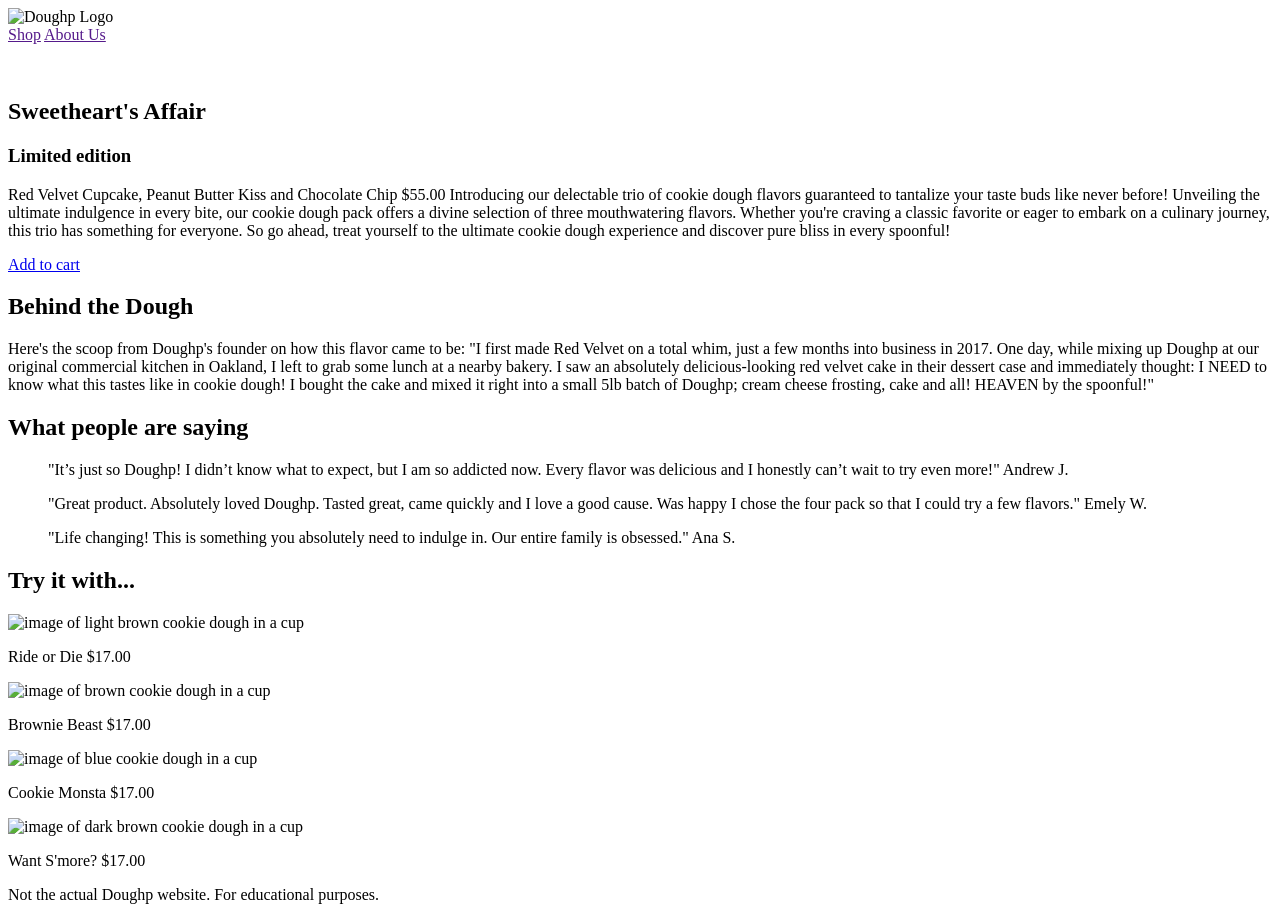
==== Index.html @ ec4d5ffa "Create Index.html" ====
<!DOCTYPE html>
<html lang="en">
<head>
    <meta charset="UTF-8">
    <meta name="viewport" content="width=device-width, initial-scale=1.0">
    <title>Document</title>
</head>
<body>
    
</body>
</html>

<header>
    <img src="images/doughp-logo.webp" alt="Doughp Logo">
<nav>
<a href="">Shop</a>
<a href="">About Us</a>
</p>
</nav>
</header>
<main></main>
<section>

</section>
<section>
<div>
    <img src="images/product-shot-1.webp" alt="">
    <img src="images/product-shot-2.webp" alt="">
    <img src="images/product-shot-3.webp" alt="">
    <img src="images/product-shot-4.webp" alt="">
</div>
<div>
<h1>Sweetheart's Affair</h1>

<h3>Limited edition</h3>
<p>Red Velvet Cupcake, Peanut Butter Kiss and Chocolate Chip

$55.00

Introducing our delectable trio of cookie dough flavors guaranteed to tantalize your taste buds like never before! Unveiling the ultimate indulgence in every bite, our cookie dough pack offers a divine selection of three mouthwatering flavors.

Whether you're craving a classic favorite or eager to embark on a culinary journey, this trio has something for everyone. So go ahead, treat yourself to the ultimate cookie dough experience and discover pure bliss in every spoonful!</p>

<a class="btn" href="#" aria-label="Add to cart button">Add to cart</a>
</div>
</section>
<h2>Behind the Dough</h2>

<p>Here's the scoop from Doughp's founder on how this flavor came to be: "I first made Red Velvet on a total whim, just a few months into business in 2017. One day, while mixing up Doughp at our original commercial kitchen in Oakland, I left to grab some lunch at a nearby bakery.

I saw an absolutely delicious-looking red velvet cake in their dessert case and immediately thought: I NEED to know what this tastes like in cookie dough! I bought the cake and mixed it right into a small 5lb batch of Doughp; cream cheese frosting, cake and all! HEAVEN by the spoonful!"</p>
<section>
<h2>What people are saying</h2>

<div>
<blockquote>
    "It’s just so Doughp! I didn’t know what to expect, but I am so addicted now. Every flavor was delicious and I honestly can’t wait to try even more!"
    Andrew J.
</blockquote>
<blockquote>
    "Great product. Absolutely loved Doughp. Tasted great, came quickly and I love a good cause. Was happy I chose the four pack so that I could try a few flavors."
    
    Emely W.
</blockquote>
<blockquote>
    "Life changing! This is something you absolutely need to indulge in. Our entire family is obsessed."
    
    Ana S.
</blockquote>
    
</div>
</section>
<section>
    <h2>Try it with...</h2>
    <div>
        <img src="images/ride-or-die.webp" alt="image of light brown cookie dough in a cup">
        <p>
            Ride or Die
            $17.00
        </p>
    </div>
        <img src="images/brownie-beast.webp" alt="image of brown cookie dough in a cup">
        <p>
            Brownie Beast
            $17.00
        </p>
    </div>
    <div>
        <img src="images/cookie-monsta.webp" alt="image of blue cookie dough in a cup">
        <p>
            Cookie Monsta
            $17.00
        </p>
    </div>
    <div>
         <img src="images/smores.webp" alt="image of dark brown cookie dough in a cup">
         <p>
            Want S'more?
            $17.00
         </p>
    </div>
</section>

<footer>
<p>Not the actual Doughp website. For educational purposes.</p>
</footer>
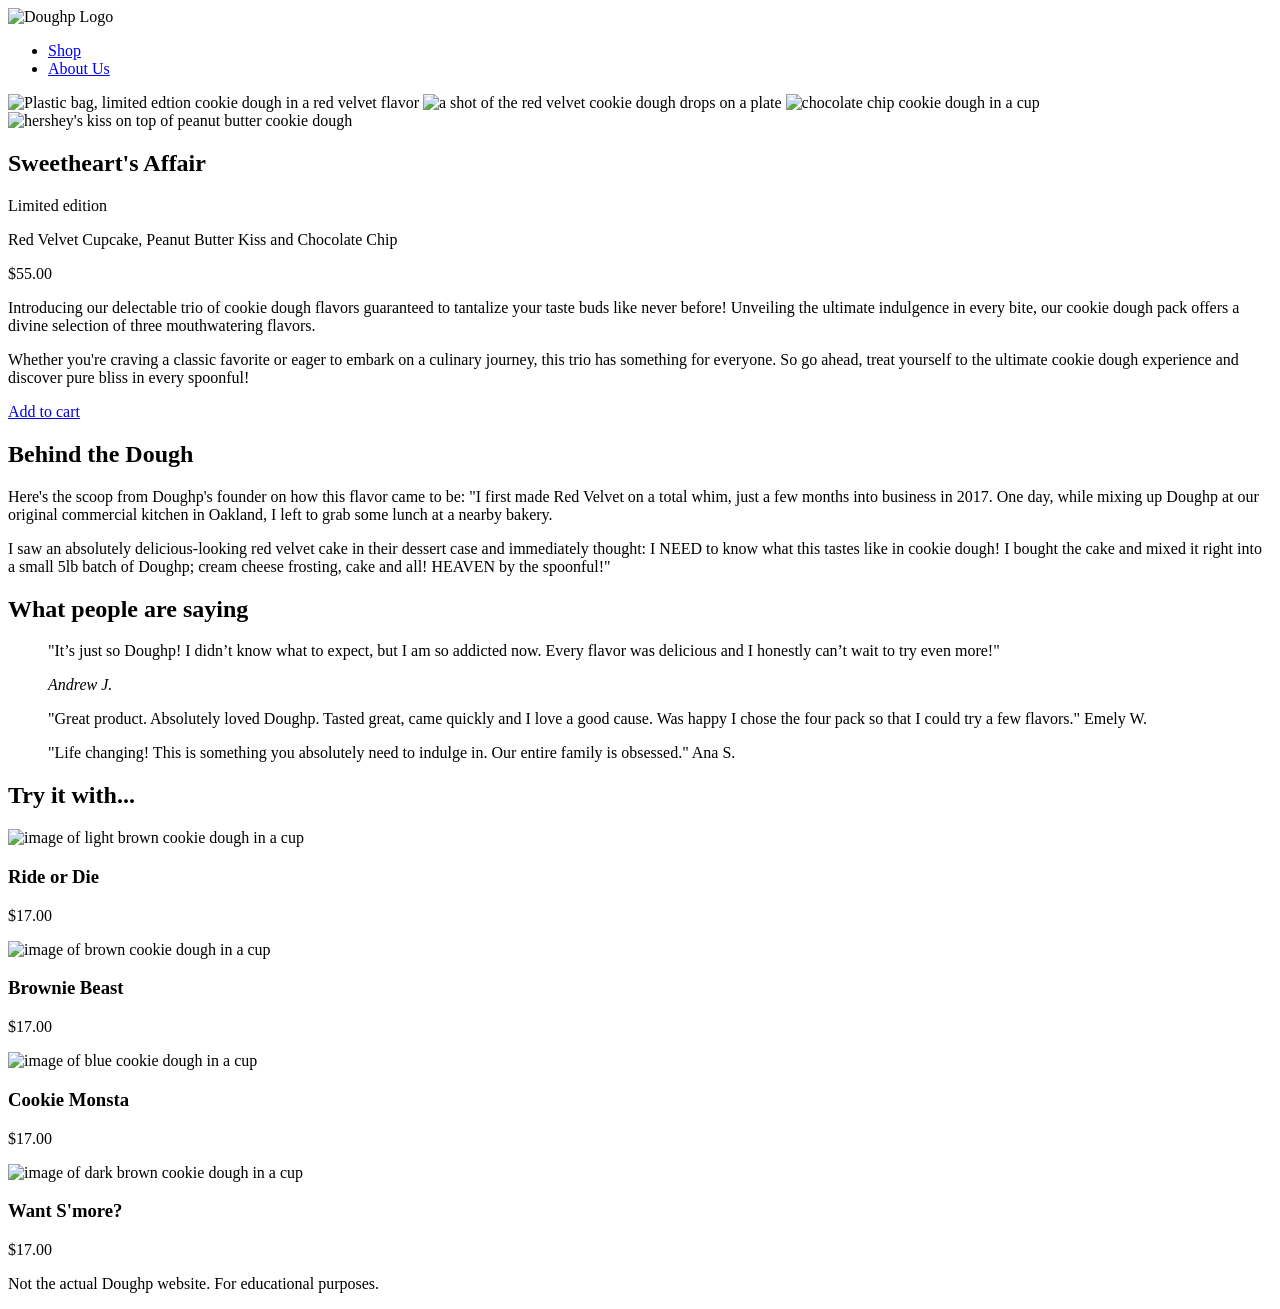
==== commit 2b27e255: "In the beginning, there was HTML" ====
--- a/Index.html
+++ b/Index.html
@@ -4,6 +4,9 @@
     <meta charset="UTF-8">
     <meta name="viewport" content="width=device-width, initial-scale=1.0">
     <title>Document</title>
+    <link rel="preconnect" href="https://fonts.googleapis.com">
+<link rel="preconnect" href="https://fonts.gstatic.com" crossorigin>
+<link href="https://fonts.googleapis.com/css2?family=Poppins:ital,wght@0,100;0,200;0,300;0,400;0,500;0,600;0,700;0,800;0,900;1,100;1,200;1,300;1,400;1,500;1,600;1,700;1,800;1,900&display=swap" rel="stylesheet">
 </head>
 <body>
     
@@ -11,95 +14,112 @@
 </html>
 
 <header>
-    <img src="images/doughp-logo.webp" alt="Doughp Logo">
-<nav>
-<a href="">Shop</a>
-<a href="">About Us</a>
-</p>
-</nav>
+    <div class="wrapper">
+        <img src="images/doughp-logo.webp" alt="Doughp Logo">
+        <nav>
+            <ul>
+                <li><a class="sitelink" href="#">Shop</a></li>
+                <li><a class="sitelink" href="#">About Us</a></li>
+            </ul>
+        </nav>
+    </div>
 </header>
-<main></main>
-<section>
 
-</section>
-<section>
-<div>
-    <img src="images/product-shot-1.webp" alt="">
-    <img src="images/product-shot-2.webp" alt="">
-    <img src="images/product-shot-3.webp" alt="">
-    <img src="images/product-shot-4.webp" alt="">
-</div>
-<div>
-<h1>Sweetheart's Affair</h1>
+<main>
 
-<h3>Limited edition</h3>
-<p>Red Velvet Cupcake, Peanut Butter Kiss and Chocolate Chip
+    <section>
+        <div class="wrapper sweetheart-grid">   
+            <div>
+                <img src="images/product-shot-1.webp" alt="Plastic bag, limited edtion cookie dough in a red velvet flavor">
+                <img src="images/product-shot-2.webp" alt="a shot of the red velvet cookie dough drops on a plate">
+                <img src="images/product-shot-3.webp" alt="chocolate chip cookie dough in a cup">
+                <img src="images/product-shot-4.webp" alt="hershey's kiss on top of peanut butter cookie dough">
+            </div>
 
-$55.00
+            <div>
+                <h1>Sweetheart's Affair</h1>
 
-Introducing our delectable trio of cookie dough flavors guaranteed to tantalize your taste buds like never before! Unveiling the ultimate indulgence in every bite, our cookie dough pack offers a divine selection of three mouthwatering flavors.
+                <span class="limited">Limited edition</span>
+                <p>Red Velvet Cupcake, Peanut Butter Kiss and Chocolate Chip</p>
 
-Whether you're craving a classic favorite or eager to embark on a culinary journey, this trio has something for everyone. So go ahead, treat yourself to the ultimate cookie dough experience and discover pure bliss in every spoonful!</p>
+                <p>$55.00</p>
 
-<a class="btn" href="#" aria-label="Add to cart button">Add to cart</a>
-</div>
-</section>
-<h2>Behind the Dough</h2>
+                <p>Introducing our delectable trio of cookie dough flavors guaranteed to tantalize your taste buds like never before! Unveiling the ultimate indulgence in every bite, our cookie dough pack offers a divine selection of three mouthwatering flavors.</p>
 
-<p>Here's the scoop from Doughp's founder on how this flavor came to be: "I first made Red Velvet on a total whim, just a few months into business in 2017. One day, while mixing up Doughp at our original commercial kitchen in Oakland, I left to grab some lunch at a nearby bakery.
+                <p>Whether you're craving a classic favorite or eager to embark on a culinary journey, this trio has something for everyone. So go ahead, treat yourself to the ultimate cookie dough experience and discover pure bliss in every spoonful!</p>
 
-I saw an absolutely delicious-looking red velvet cake in their dessert case and immediately thought: I NEED to know what this tastes like in cookie dough! I bought the cake and mixed it right into a small 5lb batch of Doughp; cream cheese frosting, cake and all! HEAVEN by the spoonful!"</p>
-<section>
-<h2>What people are saying</h2>
+                <a class="btn" href="#" aria-label="Add to cart button">Add to cart</a>
+            </div>
+        </div>
+    </section>
 
-<div>
-<blockquote>
-    "It’s just so Doughp! I didn’t know what to expect, but I am so addicted now. Every flavor was delicious and I honestly can’t wait to try even more!"
-    Andrew J.
-</blockquote>
-<blockquote>
-    "Great product. Absolutely loved Doughp. Tasted great, came quickly and I love a good cause. Was happy I chose the four pack so that I could try a few flavors."
-    
-    Emely W.
-</blockquote>
-<blockquote>
-    "Life changing! This is something you absolutely need to indulge in. Our entire family is obsessed."
-    
-    Ana S.
-</blockquote>
-    
-</div>
-</section>
-<section>
-    <h2>Try it with...</h2>
-    <div>
-        <img src="images/ride-or-die.webp" alt="image of light brown cookie dough in a cup">
-        <p>
-            Ride or Die
-            $17.00
-        </p>
-    </div>
-        <img src="images/brownie-beast.webp" alt="image of brown cookie dough in a cup">
-        <p>
-            Brownie Beast
-            $17.00
-        </p>
-    </div>
-    <div>
-        <img src="images/cookie-monsta.webp" alt="image of blue cookie dough in a cup">
-        <p>
-            Cookie Monsta
-            $17.00
-        </p>
-    </div>
-    <div>
-         <img src="images/smores.webp" alt="image of dark brown cookie dough in a cup">
-         <p>
-            Want S'more?
-            $17.00
-         </p>
-    </div>
-</section>
+    <section>
+        <div class="wrapper">
+            <h2>Behind the Dough</h2>
+
+            <div class="behind-the-dough-grid">
+                <p>Here's the scoop from Doughp's founder on how this flavor came to be: "I first made Red Velvet on a total whim, just a few months into business in 2017. One day, while mixing up Doughp at our original commercial kitchen in Oakland, I left to grab some lunch at a nearby bakery.</p>
+                
+                <p>I saw an absolutely delicious-looking red velvet cake in their dessert case and immediately thought: I NEED to know what this tastes like in cookie dough! I bought the cake and mixed it right into a small 5lb batch of Doughp; cream cheese frosting, cake and all! HEAVEN by the spoonful!"</p>
+            </div>
+        </div>
+    </section>
+
+
+    <section>
+        <div class="wrapper">
+            <h2>What people are saying</h2>
+
+            <div class="testimonial-grid">
+                <blockquote>
+                    <p>"It’s just so Doughp! I didn’t know what to expect, but I am so addicted now. Every flavor was delicious and I honestly can’t wait to try even more!"</p>
+                    <cite>Andrew J.</cite> 
+                </blockquote>
+                <blockquote>
+                    "Great product. Absolutely loved Doughp. Tasted great, came quickly and I love a good cause. Was happy I chose the four pack so that I could try a few flavors."
+                    
+                    Emely W.
+                </blockquote>
+                <blockquote>
+                    "Life changing! This is something you absolutely need to indulge in. Our entire family is obsessed."
+                    
+                    Ana S.
+                </blockquote>   
+            </div>
+        </div>
+    </section>
+
+
+    <section>
+        <div class="wrapper">
+            <h2>Try it with...</h2>
+
+            <div class="try-it-grid">
+                <div>
+                    <img src="images/ride-or-die.webp" alt="image of light brown cookie dough in a cup">
+                        <h3> Ride or Die </h3>
+                        <p> $17.00 </p>
+                </div>
+                <div>
+                    <img src="images/brownie-beast.webp" alt="image of brown cookie dough in a cup">
+                        <h3> Brownie Beast </h3>
+                        <p> $17.00 </p>
+                </div>
+                <div>
+                    <img src="images/cookie-monsta.webp" alt="image of blue cookie dough in a cup">
+                        <h3> Cookie Monsta </h3>
+                        <p> $17.00 </p>
+                </div>
+                <div>
+                    <img src="images/smores.webp" alt="image of dark brown cookie dough in a cup">
+                        <h3> Want S'more? </h3>
+                        <p> $17.00 </p>
+                </div>
+            </div>
+        </div>
+    </section>
+
+</main>
 
 <footer>
 <p>Not the actual Doughp website. For educational purposes.</p>
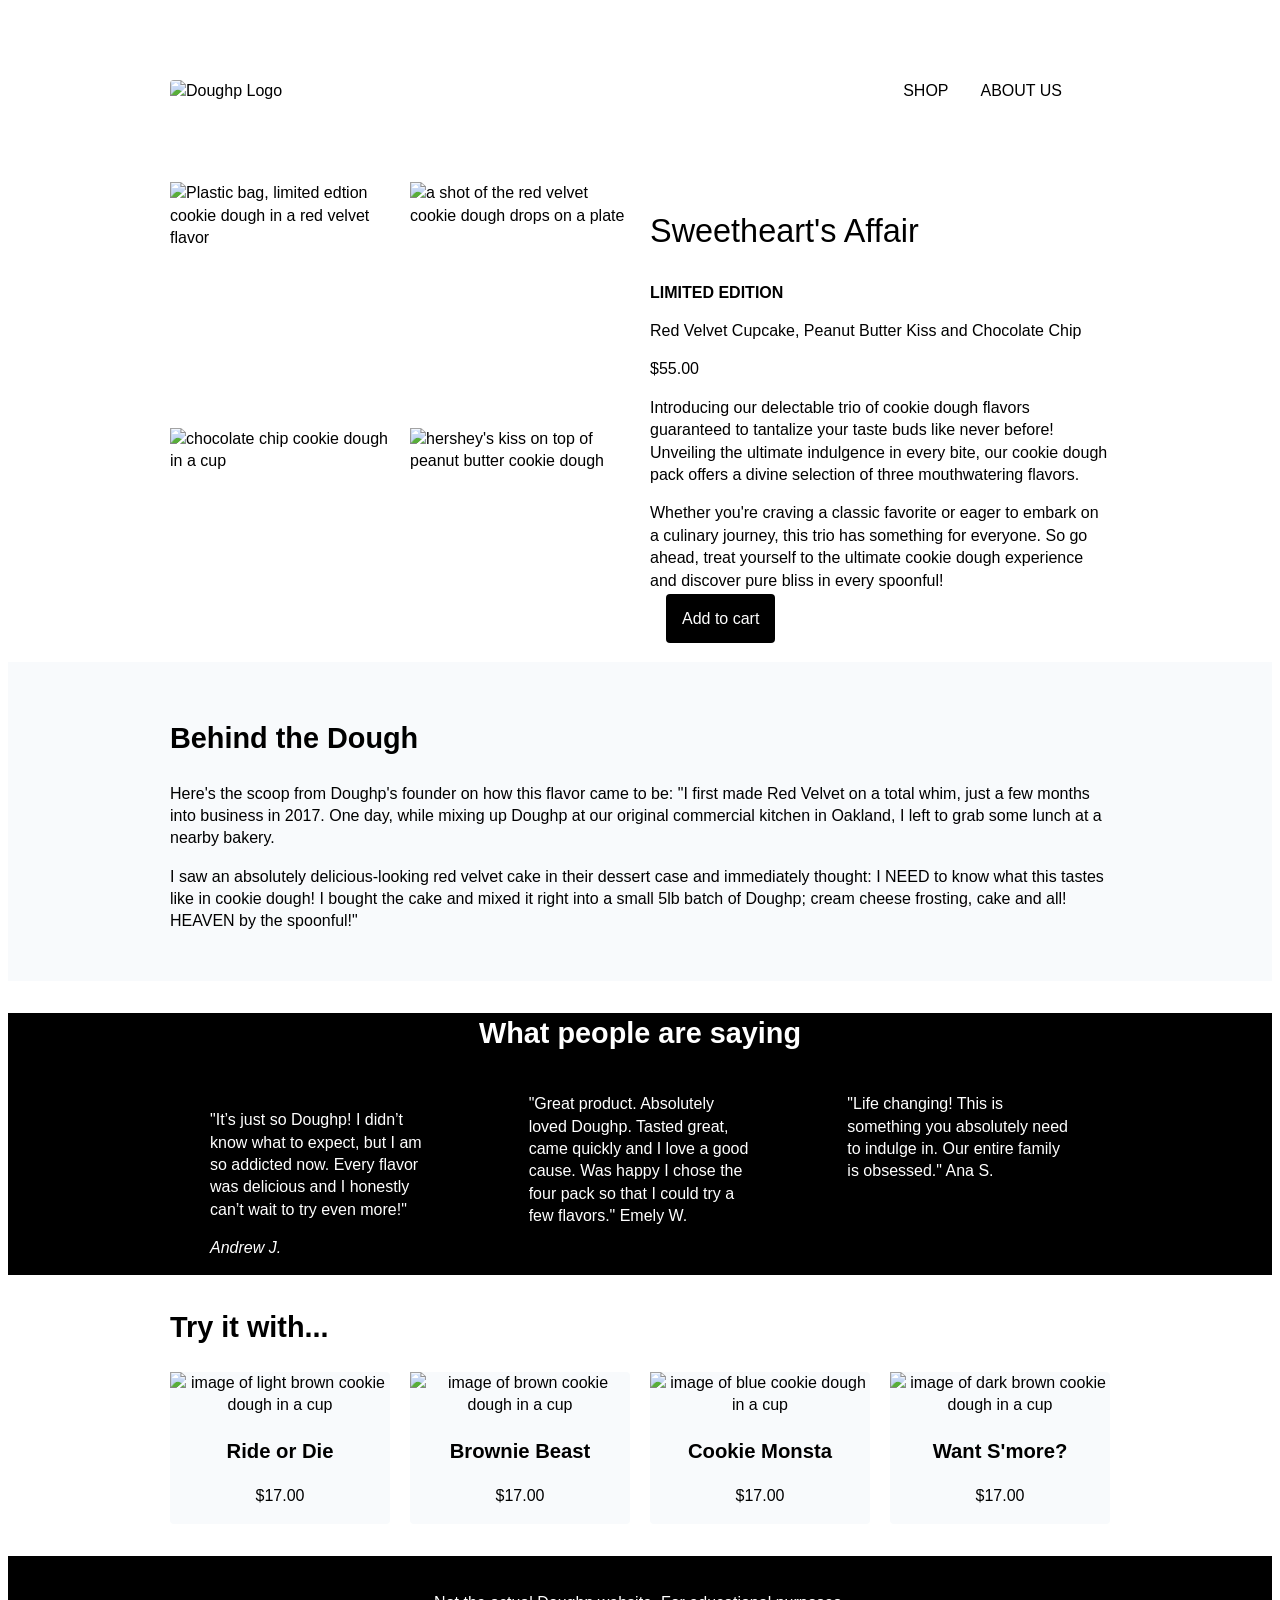
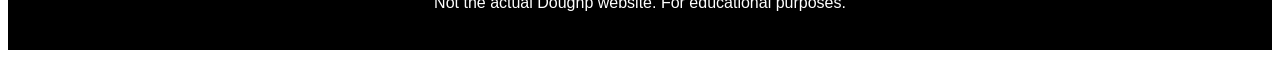
==== commit 097b4d82: "Styling start" ====
--- a/Index.html
+++ b/Index.html
@@ -7,6 +7,7 @@
     <link rel="preconnect" href="https://fonts.googleapis.com">
 <link rel="preconnect" href="https://fonts.gstatic.com" crossorigin>
 <link href="https://fonts.googleapis.com/css2?family=Poppins:ital,wght@0,100;0,200;0,300;0,400;0,500;0,600;0,700;0,800;0,900;1,100;1,200;1,300;1,400;1,500;1,600;1,700;1,800;1,900&display=swap" rel="stylesheet">
+<link rel="stylesheet" href="stylesheet/style.css">
 </head>
 <body>
     
@@ -30,10 +31,16 @@
     <section>
         <div class="wrapper sweetheart-grid">   
             <div>
-                <img src="images/product-shot-1.webp" alt="Plastic bag, limited edtion cookie dough in a red velvet flavor">
-                <img src="images/product-shot-2.webp" alt="a shot of the red velvet cookie dough drops on a plate">
-                <img src="images/product-shot-3.webp" alt="chocolate chip cookie dough in a cup">
-                <img src="images/product-shot-4.webp" alt="hershey's kiss on top of peanut butter cookie dough">
+            <img src="images/product-shot-1.webp" alt="Plastic bag, limited edtion cookie dough in a red velvet flavor">
+            </div>
+            <div>
+            <img src="images/product-shot-2.webp" alt="a shot of the red velvet cookie dough drops on a plate">
+            </div>
+            <div>
+            <img src="images/product-shot-3.webp" alt="chocolate chip cookie dough in a cup">
+            </div>
+            <div>
+            <img src="images/product-shot-4.webp" alt="hershey's kiss on top of peanut butter cookie dough">
             </div>
 
             <div>
@@ -53,7 +60,7 @@
         </div>
     </section>
 
-    <section>
+    <section class="behind-the-dough">
         <div class="wrapper">
             <h2>Behind the Dough</h2>
 
@@ -66,7 +73,7 @@
     </section>
 
 
-    <section>
+    <section class="testimonial">
         <div class="wrapper">
             <h2>What people are saying</h2>
 
--- a/stylesheet/style.css
+++ b/stylesheet/style.css
@@ -0,0 +1,180 @@
+body {
+  background-color: #fff;
+  font-family: "Poppins", sans-serif;
+  line-height: 1.4;
+  }
+
+h1 {font-size: 2.027rem;
+  font-weight: normal;}
+h2 {font-size: 1.802rem;}
+h3 {font-size: 1.266rem;}
+
+img {
+  width: 100%;
+  }
+  
+.wrapper {
+  max-width: 940px;
+  margin: 2em auto;
+}
+header img {
+  width: auto;
+  height: auto;
+  border-radius: 4px;
+}
+header div {
+  display: flex;
+    flex-direction: row;
+    justify-content: space-between;
+    align-items: center;
+}
+
+header div ul{
+  text-transform: uppercase;
+  display: flex;
+  flex-direction: row;
+  justify-content: space-between;
+  align-items: center;
+  padding: 2rem;}
+
+ a:hover,
+ a:target {
+    background-color: #f8fafc;
+    color: #000;
+    text-decoration: none;
+    border-radius: 4px;
+    border: 0.1em solid #000;
+}
+.limited {text-transform: uppercase; font-weight: bold;}
+
+header div ul li{
+  list-style: none;
+  margin: 0 1rem;
+  text-decoration: none;
+  color: #000;
+}
+header div ul li a{
+  text-decoration: none;
+  color: #000;
+}
+
+section div a {padding: 1rem;}
+.btn {
+  color: #fff; 
+  text-decoration: none;
+  background-color: #000; 
+  margin: 1rem; 
+  border-radius: 4px;}
+
+
+.behind-the-dough {
+  background-color: #f8fafc;
+  display: grid;
+  grid-template-columns: repeat(1, 1fr);
+  gap: 20px;
+}
+
+.sweetheart-grid {
+  display: grid;
+  grid-template-columns: repeat(3, 1fr);
+  gap: 20px;
+}
+
+.sweetheart-grid :nth-child(1) {
+  grid-column: 1 / 4;
+}
+.sweetheart-grid :nth-child(5) {
+  grid-column: 1 / 4;
+}
+
+.testimonial {  
+  background-color: #000;
+  color: #fff;
+ }
+.testimonial div h2 { 
+  text-align: center;}
+
+.testimonial-grid {
+  display: grid;
+  grid-template-columns: repeat(1, 1fr);
+  gap: 1rem;
+}
+
+.try-it-grid {
+  display: grid;
+  grid-template-columns: repeat(2, 1fr);
+  gap: 20px;
+}
+
+.try-it-grid div {
+  background-color: #f8fafc;
+  color: #000000;
+  border-radius: 4px;
+  text-align: center;
+}
+
+
+footer {
+  text-align: center;
+  background-color: #000;
+  color: #fff;
+  padding: 20px 0;
+}
+
+@media (min-width: 768px) {
+  .sweetheart-grid {
+    display: grid;
+    grid-template-columns: repeat(4, 1fr);
+    gap: 20px;
+  }
+  .sweetheart-grid :nth-child(1) {
+    grid-column: 1 / 3;}
+  .sweetheart-grid :nth-child(2) {
+      grid-column: 3 / 5;
+  }
+  .sweetheart-grid :nth-child(3) {
+    grid-column: 1 / 3;
+  }
+  .sweetheart-grid :nth-child(4) {
+      grid-column: 3 / 5;
+  }
+  .sweetheart-grid :nth-child(5) {
+    grid-column: 1 / 5;
+  }
+  .testimonial-grid {
+    grid-template-columns: repeat(3, 1fr);
+  }
+  .try-it-grid {
+    grid-template-columns: repeat(4, 1fr);
+  }
+}
+
+@media (min-width: 960px) {
+
+.sweetheart-grid {
+  display: grid;
+  grid-template-columns: repeat(4, 1fr);
+  gap: 20px;
+}
+.sweetheart-grid :nth-child(1) {
+  grid-column: 1 / 2;}
+.sweetheart-grid :nth-child(2) {
+  grid-column: 2 / 3;}
+.sweetheart-grid :nth-child(3) {
+  grid-column: 1 / 2;}
+.sweetheart-grid :nth-child(4) {
+  grid-column: 2 / 3;}
+.sweetheart-grid :nth-child(5) {
+  grid-column: 3 / 5;
+  grid-row: 1 / 3;
+}
+.testimonial-grid {
+  grid-template-columns: repeat(3, 1fr);
+}
+.try-it-grid {
+  grid-template-columns: repeat(4, 1fr);
+}
+}
+
+
+
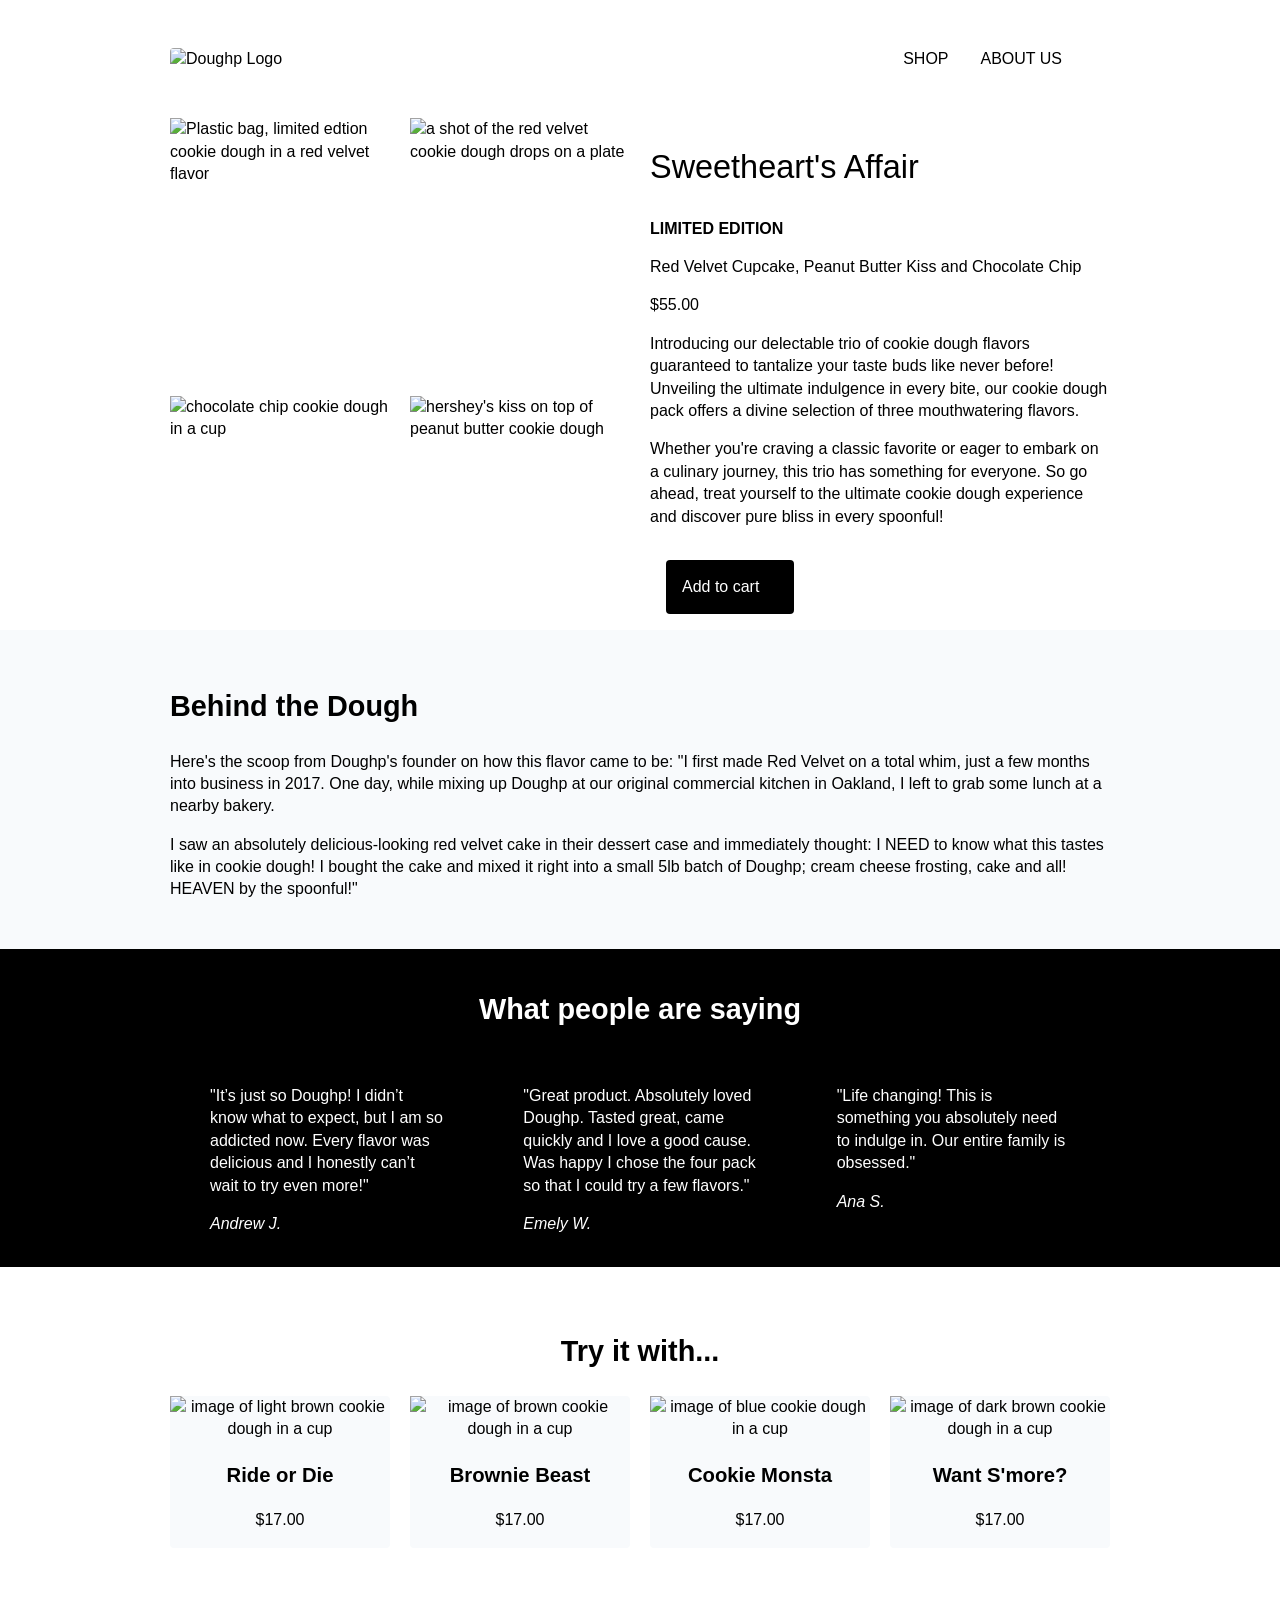
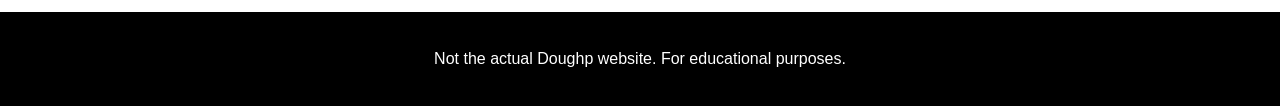
==== commit 2cc7c10b: "Formatting fixes" ====
--- a/Index.html
+++ b/Index.html
@@ -43,19 +43,21 @@
             <img src="images/product-shot-4.webp" alt="hershey's kiss on top of peanut butter cookie dough">
             </div>
 
-            <div>
-                <h1>Sweetheart's Affair</h1>
+            <div class="sweetheart-text">
+                <div>
+                    <h1>Sweetheart's Affair</h1>
 
-                <span class="limited">Limited edition</span>
-                <p>Red Velvet Cupcake, Peanut Butter Kiss and Chocolate Chip</p>
+                    <span class="limited">Limited edition</span>
+                    <p>Red Velvet Cupcake, Peanut Butter Kiss and Chocolate Chip</p>
 
-                <p>$55.00</p>
+                    <p>$55.00</p>
 
-                <p>Introducing our delectable trio of cookie dough flavors guaranteed to tantalize your taste buds like never before! Unveiling the ultimate indulgence in every bite, our cookie dough pack offers a divine selection of three mouthwatering flavors.</p>
+                    <p>Introducing our delectable trio of cookie dough flavors guaranteed to tantalize your taste buds like never before! Unveiling the ultimate indulgence in every bite, our cookie dough pack offers a divine selection of three mouthwatering flavors.</p>
 
-                <p>Whether you're craving a classic favorite or eager to embark on a culinary journey, this trio has something for everyone. So go ahead, treat yourself to the ultimate cookie dough experience and discover pure bliss in every spoonful!</p>
-
+                    <p>Whether you're craving a classic favorite or eager to embark on a culinary journey, this trio has something for everyone. So go ahead, treat yourself to the ultimate cookie dough experience and discover pure bliss in every spoonful!</p>
+                </div>
                 <a class="btn" href="#" aria-label="Add to cart button">Add to cart</a>
+                
             </div>
         </div>
     </section>
@@ -83,21 +85,19 @@
                     <cite>Andrew J.</cite> 
                 </blockquote>
                 <blockquote>
-                    "Great product. Absolutely loved Doughp. Tasted great, came quickly and I love a good cause. Was happy I chose the four pack so that I could try a few flavors."
-                    
-                    Emely W.
+                    <p>"Great product. Absolutely loved Doughp. Tasted great, came quickly and I love a good cause. Was happy I chose the four pack so that I could try a few flavors."</p>
+                    <cite>Emely W.</cite>
                 </blockquote>
                 <blockquote>
-                    "Life changing! This is something you absolutely need to indulge in. Our entire family is obsessed."
-                    
-                    Ana S.
+                    <p>"Life changing! This is something you absolutely need to indulge in. Our entire family is obsessed."</p>
+                    <cite>Ana S.</cite>
                 </blockquote>   
             </div>
         </div>
     </section>
 
 
-    <section>
+    <section class="try-it">
         <div class="wrapper">
             <h2>Try it with...</h2>
 
--- a/stylesheet/style.css
+++ b/stylesheet/style.css
@@ -2,6 +2,7 @@
   background-color: #fff;
   font-family: "Poppins", sans-serif;
   line-height: 1.4;
+  margin: 0;
   }
 
 h1 {font-size: 2.027rem;
@@ -15,7 +16,7 @@
   
 .wrapper {
   max-width: 940px;
-  margin: 2em auto;
+  margin: 0 auto;
 }
 header img {
   width: auto;
@@ -37,8 +38,9 @@
   align-items: center;
   padding: 2rem;}
 
- a:hover,
- a:target {
+a {text-decoration: none; color: #000;}
+a:hover,
+a:target {
     background-color: #f8fafc;
     color: #000;
     text-decoration: none;
@@ -58,6 +60,14 @@
   color: #000;
 }
 
+.sweetheart-text {
+display: flex;
+flex-direction: column;
+}
+.sweetheart-text a {
+  width: 6rem;
+}
+
 section div a {padding: 1rem;}
 .btn {
   color: #fff; 
@@ -68,6 +78,7 @@
 
 
 .behind-the-dough {
+  padding: 2rem;
   background-color: #f8fafc;
   display: grid;
   grid-template-columns: repeat(1, 1fr);
@@ -90,6 +101,8 @@
 .testimonial {  
   background-color: #000;
   color: #fff;
+  padding: 1rem 0;
+  margin: 0;
  }
 .testimonial div h2 { 
   text-align: center;}
@@ -97,9 +110,13 @@
 .testimonial-grid {
   display: grid;
   grid-template-columns: repeat(1, 1fr);
-  gap: 1rem;
+  gap: 0rem;
 }
 
+.try-it {
+  margin: 4rem 0;
+  text-align: center;
+}
 .try-it-grid {
   display: grid;
   grid-template-columns: repeat(2, 1fr);
@@ -110,9 +127,7 @@
   background-color: #f8fafc;
   color: #000000;
   border-radius: 4px;
-  text-align: center;
 }
-
 
 footer {
   text-align: center;
